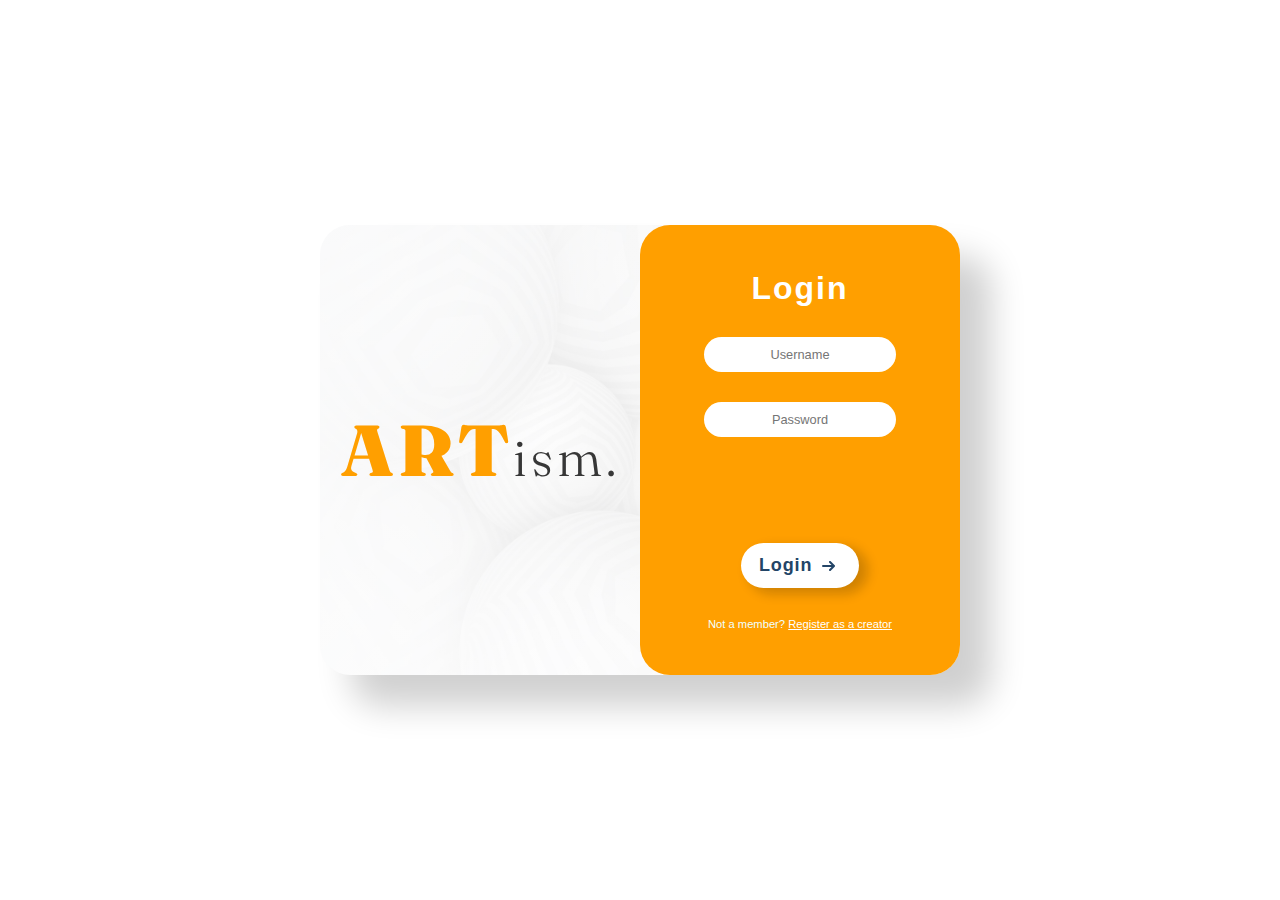
==== login_page/index.html @ 5f0f1d59 "feature: add login page" ====
<!DOCTYPE html>
<html lang="en">
	<head>
		<meta charset="UTF-8" />
		<meta http-equiv="X-UA-Compatible" content="IE=edge" />
		<meta name="viewport" content="width=device-width, initial-scale=1.0" />
		<title>Document</title>
		<link rel="stylesheet" href="styles.css" />
		<link
			href="https://fonts.googleapis.com/css?family=Fraunces"
			rel="stylesheet"
			type="text/css"
		/>
	</head>
	<body>
		<main id="main">
			<div id="card">
				<section id="section-1">
					<p class="logo"><span id="a1">ART</span>ism.</p>
				</section>
				<section id="section-2">
					<form id="login-form" action="submit" method="post">
						<h1 id="header">Login</h1>

						<input
							type="text"
							name="name"
							id="name"
							placeholder="Username"
							required
						/>

						<input
							type="text"
							name="pass"
							id="pass"
							placeholder="Password"
							required
						/>
						<button class="cta" type="submit">
							<span>Login</span>
							<svg viewBox="0 0 13 10" height="10px" width="15px">
								<path d="M1,5 L11,5"></path>
								<polyline points="8 1 12 5 8 9"></polyline>
							</svg>
						</button>
						<p class="disclaimer">
							Not a member? <a href="">Register as a creator</a>
						</p>
					</form>
				</section>
			</div>
		</main>
	</body>
</html>
---- login_page/styles.css ----
:root {
	--accent: #ff9f00;
	--btnAccent: #ffc464;
}

* {
	box-sizing: border-box;
	margin: 0;
	padding: 0;
}
body {
	font-family: "Ubuntu", sans-serif;
}

#main {
	width: 100%;
	height: 100vh;
	display: flex;
	flex-direction: row;
	justify-content: center;
	align-items: center;
}
#header {
	color: #ffffff;
	font-size: 2rem;
	letter-spacing: 2px;
}
input {
	width: 60%;
	height: 35px;
	padding: 10px;
	font-size: 0.8rem;
	text-align: center;
	transition: 0.3s;
	border-radius: 50px;
	border: none;
}
.logo {
	font-family: "Fraunces";
	font-size: 3.2rem;
	font-weight: 300;
	color: rgb(55, 55, 55);
	letter-spacing: 4px;
}
#a1 {
	font-size: 4.5rem;
	font-weight: 900;
	color: var(--accent);
}
#card {
	height: 50%;
	width: 50%;
	max-width: 900px;
	display: flex;
	flex-direction: row;
	justify-content: center;
	align-items: center;
	background-color: rgb(255, 255, 255);
	/* padding: 50px; */
	border-radius: 30px;
	box-shadow: 31px 31px 34px #d0d0d0, -31px -31px 34px #ffffff;
	overflow: hidden;
	background-image: linear-gradient(
			90deg,
			rgba(255, 255, 255, 0.669),
			rgba(255, 255, 255, 0.427)
		),
		url("./4858838.jpg");
	background-position: center;
	background-size: cover;
}

#section-1,
#section-2 {
	height: 100%;
	width: 100%;
	display: flex;
	flex-direction: column;
	justify-content: center;
	align-items: center;
}
#section-2 {
	background-color: var(--accent);
	border-radius: 30px 0 0 30px;
}
#login-form {
	height: 80%;
	width: 100%;
	display: flex;
	flex-direction: column;
	justify-content: center;
	align-items: center;
	gap: 30px;
}
.disclaimer {
	font-size: 0.7rem;
	color: azure;
}
.disclaimer a {
	color: white;
}
/* Login button */
.cta {
	position: relative;
	margin-top: auto;
	padding: 12px 18px;
	transition: all 0.2s ease;
	border: none;
	background: #ffffff;
	border-radius: 50px;
	box-shadow: 8px 5px 12px 1px #0c0c0c32;
}

.cta:before {
	content: "";
	position: absolute;
	top: 0;
	left: 0;
	display: block;
	border-radius: 50px;
	/* background: var(--accent); */
	width: 45px;
	height: 45px;
	transition: all 0.3s ease;
}

.cta span {
	position: relative;
	font-family: "Ubuntu", sans-serif;
	font-size: 18px;
	font-weight: 700;
	letter-spacing: 0.05em;
	color: #234567;
}

.cta svg {
	position: relative;
	top: 0;
	margin-left: 10px;
	fill: none;
	stroke-linecap: round;
	stroke-linejoin: round;
	stroke: #234567;
	stroke-width: 2;
	transform: translateX(-5px);
	transition: all 0.3s ease;
}

.cta:hover:before {
	width: 100%;
	background: var(--btnAccent);
}

.cta:hover svg {
	transform: translateX(0);
	stroke: white;
}

.cta:active {
	transform: scale(0.95);
}
.cta:hover span {
	color: #ffffff;
}
.cta:hover {
	cursor: pointer;
}
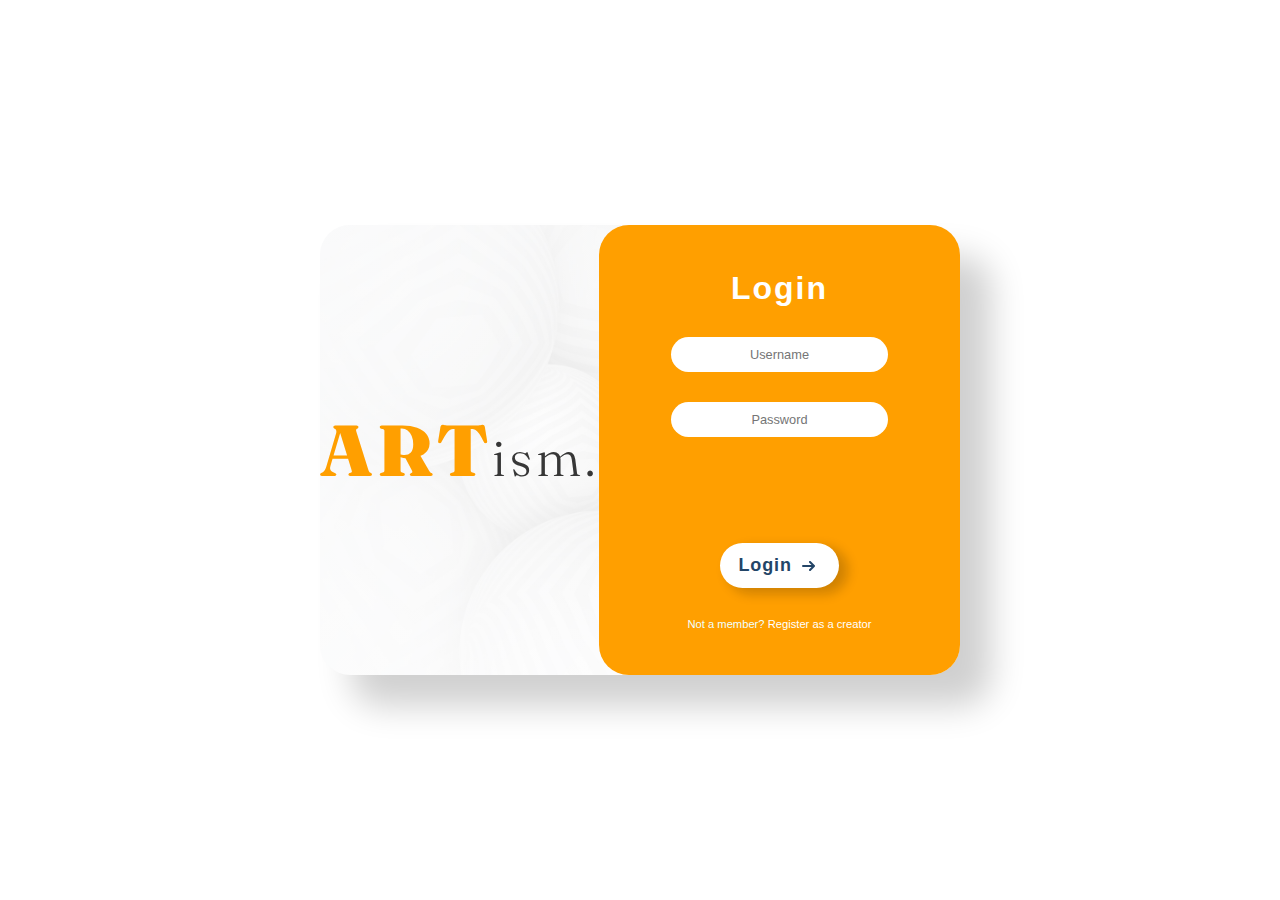
==== commit 76a3b6b8: "features: add home page, about page and link pages" ====
--- a/login_page/index.html
+++ b/login_page/index.html
@@ -15,9 +15,11 @@
 	<body>
 		<main id="main">
 			<div id="card">
-				<section id="section-1">
-					<p class="logo"><span id="a1">ART</span>ism.</p>
-				</section>
+				<a href="../index.html">
+					<section id="section-1">
+						<p class="logo"><span id="a1">ART</span>ism.</p>
+					</section>
+				</a>
 				<section id="section-2">
 					<form id="login-form" action="submit" method="post">
 						<h1 id="header">Login</h1>
@@ -45,7 +47,10 @@
 							</svg>
 						</button>
 						<p class="disclaimer">
-							Not a member? <a href="">Register as a creator</a>
+							Not a member?
+							<a href="../registration_page/index.html"
+								>Register as a creator</a
+							>
 						</p>
 					</form>
 				</section>
--- a/login_page/styles.css
+++ b/login_page/styles.css
@@ -11,7 +11,9 @@
 body {
 	font-family: "Ubuntu", sans-serif;
 }
-
+a {
+	text-decoration: none;
+}
 #main {
 	width: 100%;
 	height: 100vh;
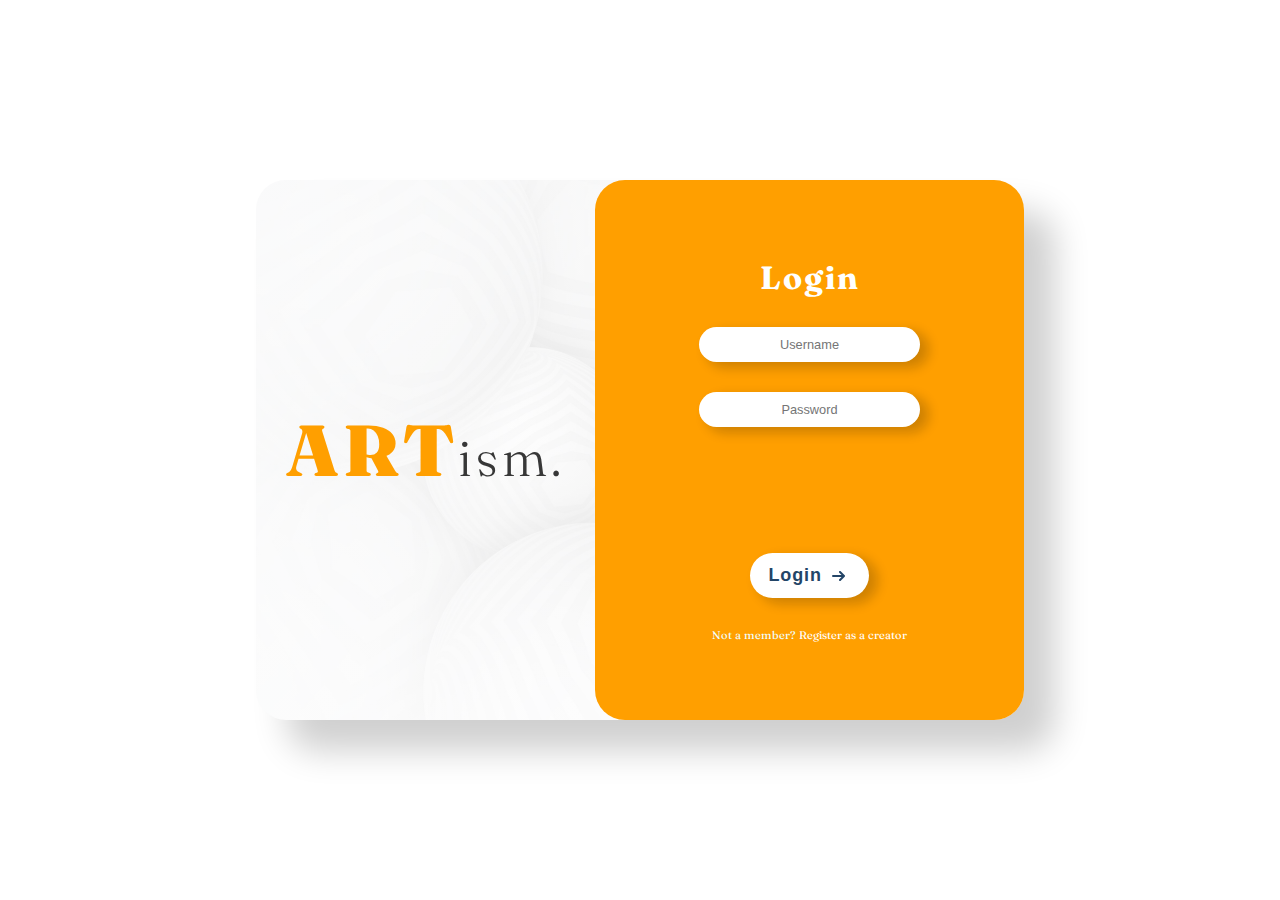
==== commit 3cdd2738: "fix: login and registration page not responsive" ====
--- a/login_page/index.html
+++ b/login_page/index.html
@@ -4,7 +4,7 @@
 		<meta charset="UTF-8" />
 		<meta http-equiv="X-UA-Compatible" content="IE=edge" />
 		<meta name="viewport" content="width=device-width, initial-scale=1.0" />
-		<title>Document</title>
+		<title>Artism Login</title>
 		<link rel="stylesheet" href="styles.css" />
 		<link
 			href="https://fonts.googleapis.com/css?family=Fraunces"
@@ -29,6 +29,7 @@
 							name="name"
 							id="name"
 							placeholder="Username"
+							autocomplete="off"
 							required
 						/>
 
--- a/login_page/styles.css
+++ b/login_page/styles.css
@@ -1,6 +1,6 @@
 :root {
 	--accent: #ff9f00;
-	--btnAccent: #ffc464;
+	--btnAccent: #212121;
 }
 
 * {
@@ -9,7 +9,8 @@
 	padding: 0;
 }
 body {
-	font-family: "Ubuntu", sans-serif;
+	font-family: "Fraunces";
+	font-size: 1rem;
 }
 a {
 	text-decoration: none;
@@ -36,6 +37,7 @@
 	transition: 0.3s;
 	border-radius: 50px;
 	border: none;
+	box-shadow: 8px 5px 12px 1px #0c0c0c32;
 }
 .logo {
 	font-family: "Fraunces";
@@ -50,9 +52,10 @@
 	color: var(--accent);
 }
 #card {
-	height: 50%;
-	width: 50%;
-	max-width: 900px;
+	height: 60vh;
+	width: 60vw;
+	max-width: 800px;
+	min-width: 600px;
 	display: flex;
 	flex-direction: row;
 	justify-content: center;
@@ -74,6 +77,7 @@
 
 #section-1,
 #section-2 {
+	padding: 30px;
 	height: 100%;
 	width: 100%;
 	display: flex;
@@ -81,6 +85,7 @@
 	justify-content: center;
 	align-items: center;
 }
+
 #section-2 {
 	background-color: var(--accent);
 	border-radius: 30px 0 0 30px;
@@ -168,3 +173,23 @@
 	cursor: pointer;
 }
 
+@media only screen and (max-width: 615px) {
+	.logo {
+		font-size: 2rem;
+	}
+	#card {
+		flex-direction: column;
+		min-width: 0;
+		width: 80vw;
+	}
+	#section-2 {
+		background-color: var(--accent);
+		border-radius: 30px 30px 0 0;
+	}
+	#a1 {
+		font-size: 2.5rem;
+		font-weight: 900;
+		color: var(--accent);
+	}
+}
+
